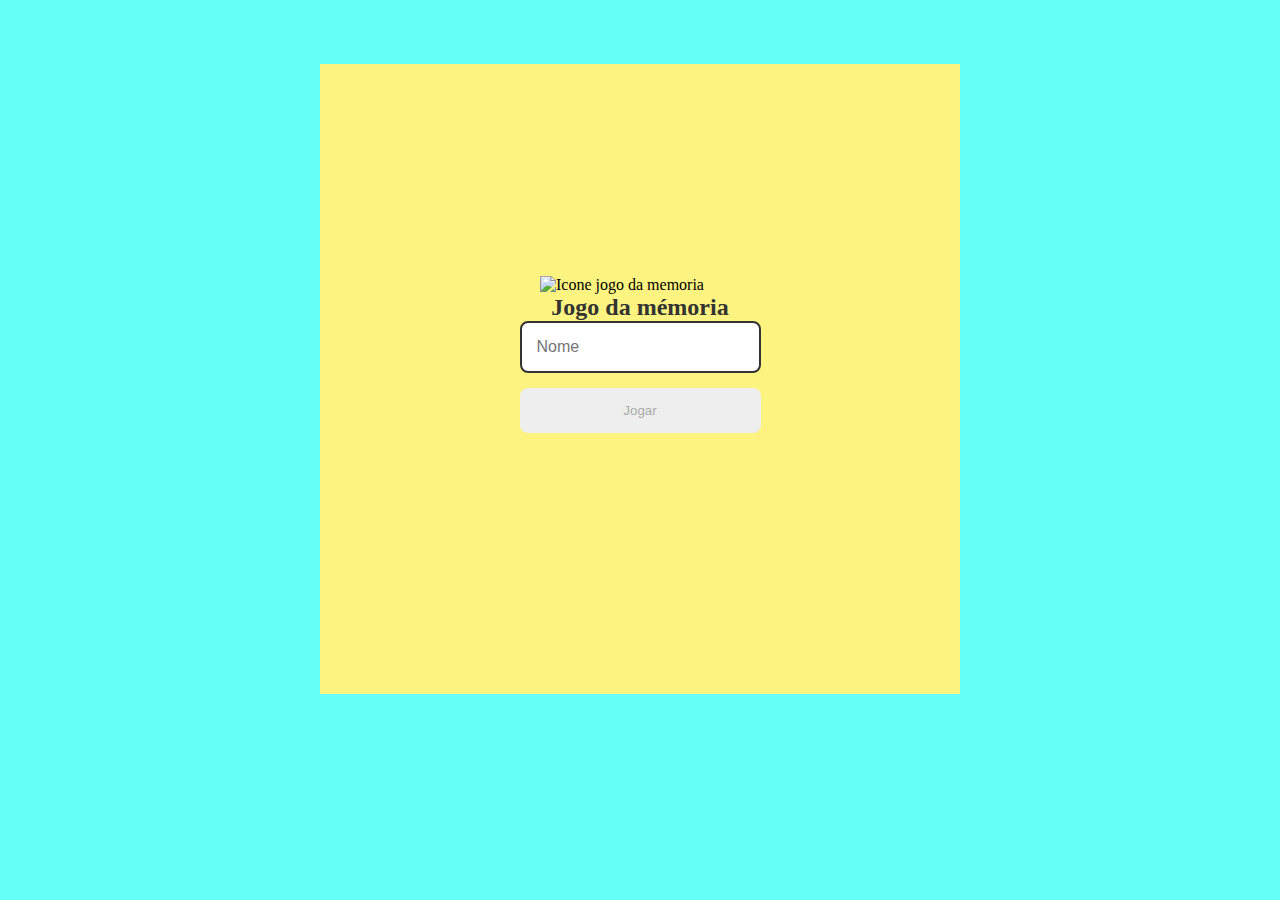
==== index.html @ 8d2cd9bf "first commit" ====
<!DOCTYPE html>
<html lang="en">
<head>
    <meta charset="UTF-8">
    <meta name="viewport" content="width=device-width, initial-scale=1.0">
    <title>Jogo da mémoria</title>
    <link rel="stylesheet" href="./style.css">

    <script defer src="./script.js"></script>
</head>
<body>

    <form class="login">

        <div class="login_header">
        <img src="https://cdn-icons-png.flaticon.com/512/2247/2247779.png" alt="Icone jogo da memoria">
        <h1>Jogo da mémoria</h1>
        
        <input type="text" placeholder="Nome" class="login_input">
        <button type="submit" class="login_button" disabled>Jogar</button>
        </div>

    </form>
    
</body>
</html>
---- style.css ----
*{
    margin: 0;
    padding: 0;
    box-sizing: border-box;
    list-style: none;
    border: none;
}

.login{
    margin-top: 5%;
    align-items: center;
    display: flex;
    flex-direction: column;
    height: 70vh;
    justify-content: center;
    background-color: rgb(252, 243, 128);
    width: 50%;
    margin-left: 25%;
}

.login_header{
    align-items: center;
    display: flex;
    flex-direction: column;
    justify-content: center;
    margin-bottom: 50px;
}

.login_header img{
    width: 200px;
}

.login_header h1{
    color: #333;
    font-size: 1.5em;
}

.login_input{
    border: 2px solid #333;
    border-radius: 8px;
    color: #333;
    font-size: 1em;
    margin-bottom: 15px;
    max-width: 300px;
    outline: none;
    padding: 15px;
    width: 100%;
}

.login_button{
    background-color: #000000;
    border-radius: 8px;
    color: #fff;
    cursor: pointer;
    font-size: len;
    max-width: 300px;
    padding: 15px;
    width: 100%;
}

.login_button:disabled{
    background-color: #eee;
    color: #aaa;
    cursor: auto;
}

body{
    background-color: #65fff7;
}
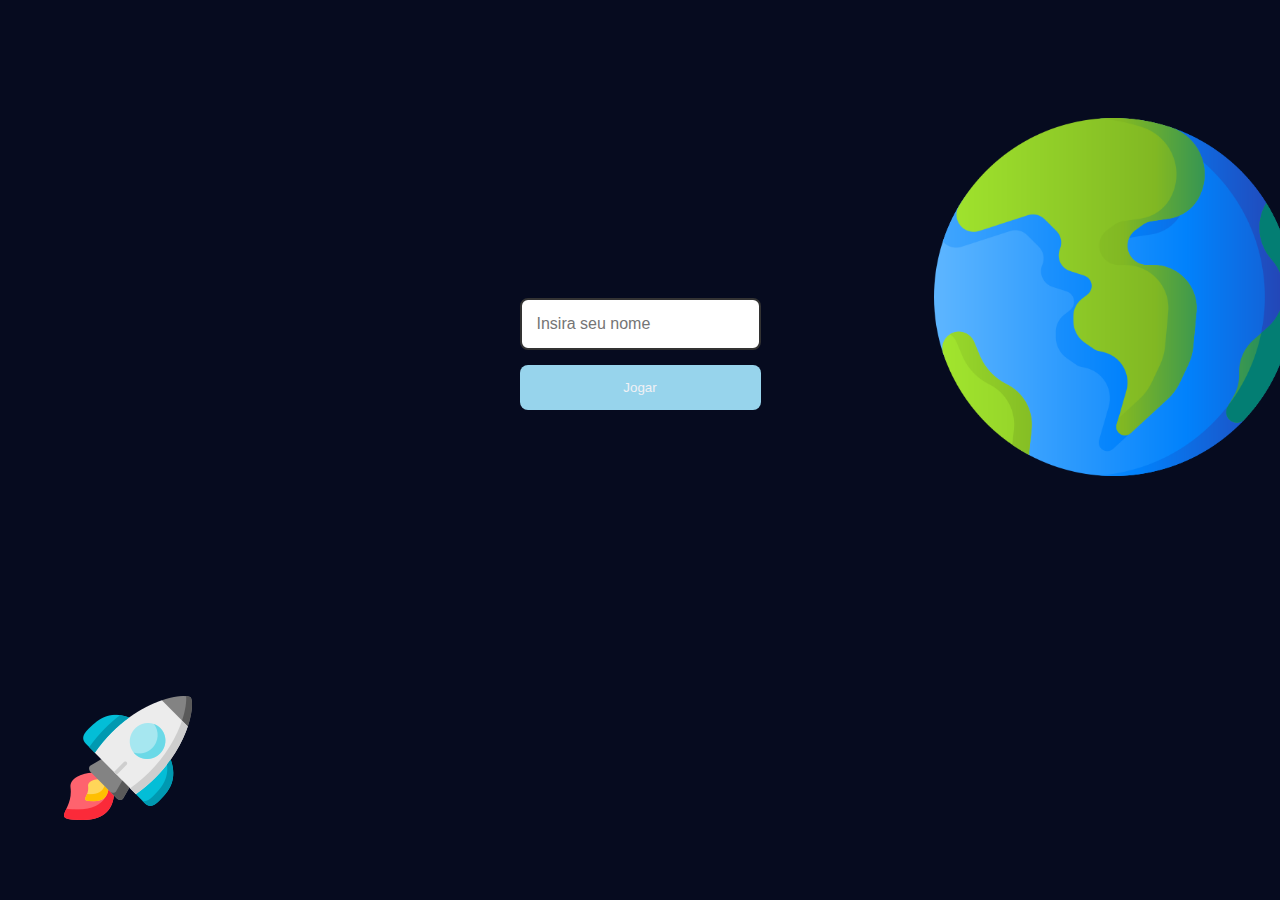
==== commit 405164dc: "Inserindo planeta e foguete" ====
--- a/index.html
+++ b/index.html
@@ -6,6 +6,8 @@
     <title>Jogo da mémoria</title>
     <link rel="stylesheet" href="./style.css">
 
+    <link rel="icon" href="./images/memory-game.png" type="image/png">
+
     <script defer src="./script.js"></script>
 </head>
 <body>
@@ -13,14 +15,16 @@
     <form class="login">
 
         <div class="login_header">
-        <img src="https://cdn-icons-png.flaticon.com/512/2247/2247779.png" alt="Icone jogo da memoria">
-        <h1>Jogo da mémoria</h1>
         
-        <input type="text" placeholder="Nome" class="login_input">
+        <input type="text" placeholder="Insira seu nome" class="login_input">
         <button type="submit" class="login_button" disabled>Jogar</button>
         </div>
 
     </form>
+
+    <img class="earth" src="./images/planet-earth.png">
+    <img class="rocket" src="./images/rocket.png">
+    
     
 </body>
 </html>--- a/style.css
+++ b/style.css
@@ -14,7 +14,7 @@
     flex-direction: column;
     height: 70vh;
     justify-content: center;
-    background-color: rgb(252, 243, 128);
+    background-color: #060b1f;
     width: 50%;
     margin-left: 25%;
 }
@@ -49,7 +49,7 @@
 }
 
 .login_button{
-    background-color: #000000;
+    background-color: #1d1b46;
     border-radius: 8px;
     color: #fff;
     cursor: pointer;
@@ -60,11 +60,24 @@
 }
 
 .login_button:disabled{
-    background-color: #eee;
-    color: #aaa;
+    background-color: #97d4ec;
+    color: #f1f1f5;
     cursor: auto;
 }
 
 body{
-    background-color: #65fff7;
+    background-color:#060b1f;
+    overflow: hidden;
+}
+
+.earth{
+    position: absolute;
+    width: 28%;
+    margin-top: -45%;
+    margin-left: 73%;
+}
+
+.rocket{
+    transform: rotate(60);
+    margin-left: 5%;
 }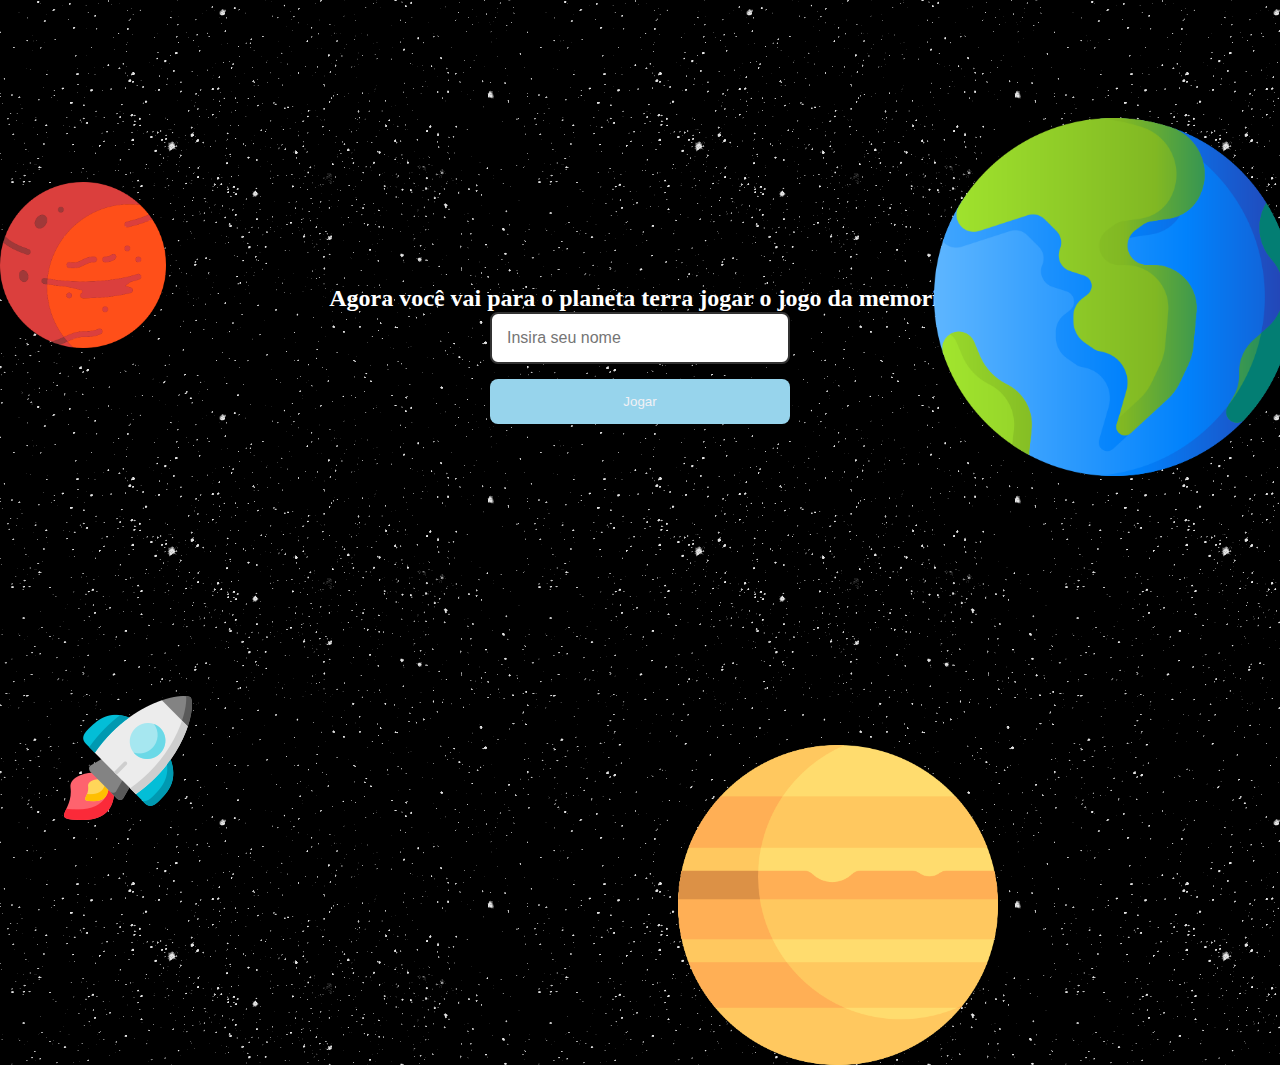
==== commit b672bb50: "Inserindo galaxia" ====
--- a/index.html
+++ b/index.html
@@ -11,11 +11,10 @@
     <script defer src="./script.js"></script>
 </head>
 <body>
-
     <form class="login">
 
         <div class="login_header">
-        
+        <h1>Agora você vai para o planeta terra jogar o jogo da memoria</h1>
         <input type="text" placeholder="Insira seu nome" class="login_input">
         <button type="submit" class="login_button" disabled>Jogar</button>
         </div>
@@ -24,6 +23,8 @@
 
     <img class="earth" src="./images/planet-earth.png">
     <img class="rocket" src="./images/rocket.png">
+    <img class="mars" src="./images/mars.png">
+    <img class="venus" src="./images/venus.png">
     
     
 </body>
--- a/style.css
+++ b/style.css
@@ -14,7 +14,6 @@
     flex-direction: column;
     height: 70vh;
     justify-content: center;
-    background-color: #060b1f;
     width: 50%;
     margin-left: 25%;
 }
@@ -32,7 +31,7 @@
 }
 
 .login_header h1{
-    color: #333;
+    color: #ffffff;
     font-size: 1.5em;
 }
 
@@ -66,7 +65,7 @@
 }
 
 body{
-    background-color:#060b1f;
+    background-image: url(./images/galaxia.gif);
     overflow: hidden;
 }
 
@@ -80,4 +79,23 @@
 .rocket{
     transform: rotate(60);
     margin-left: 5%;
+}
+
+.neptune{
+    position: absolute;
+    width: 10%;
+}
+
+.mars{
+    position: absolute;
+    width: 13%;
+    margin-top: -40%;
+    margin-left: -15%;
+}
+
+.venus{
+    position: absolute;
+    width: 25%;
+    margin-left: 38%;
+    margin-top: 4%;
 }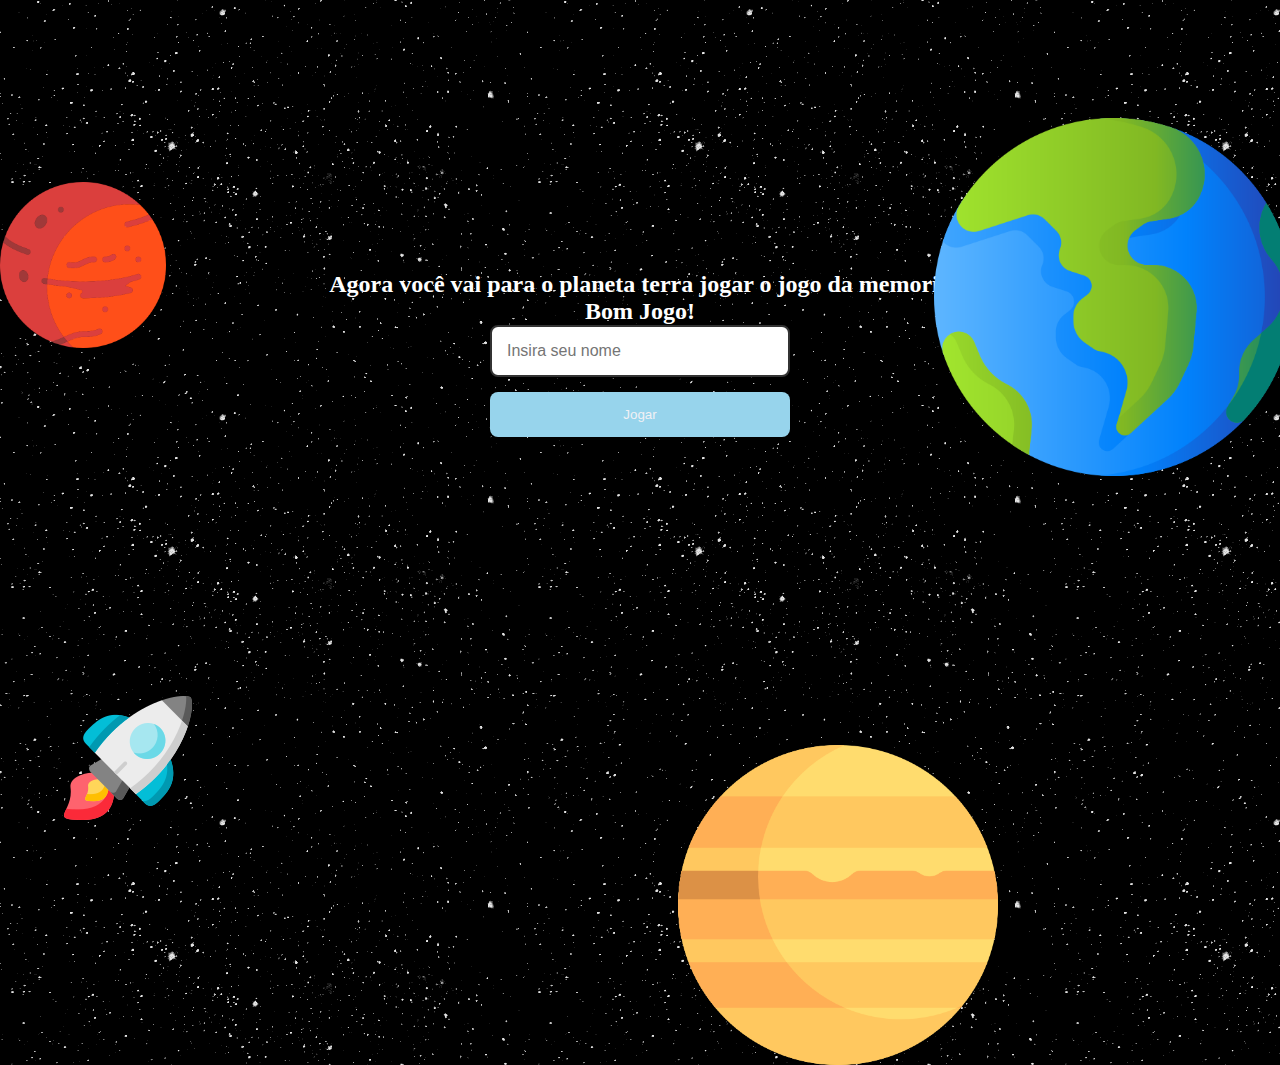
==== commit 4812bbbd: "Finalizando" ====
--- a/index.html
+++ b/index.html
@@ -15,6 +15,7 @@
 
         <div class="login_header">
         <h1>Agora você vai para o planeta terra jogar o jogo da memoria</h1>
+        <h2>Bom Jogo!</h2>
         <input type="text" placeholder="Insira seu nome" class="login_input">
         <button type="submit" class="login_button" disabled>Jogar</button>
         </div>
--- a/style.css
+++ b/style.css
@@ -31,6 +31,10 @@
 }
 
 .login_header h1{
+    color: #ffffff;
+    font-size: 1.5em;
+}
+.login_header h2{
     color: #ffffff;
     font-size: 1.5em;
 }
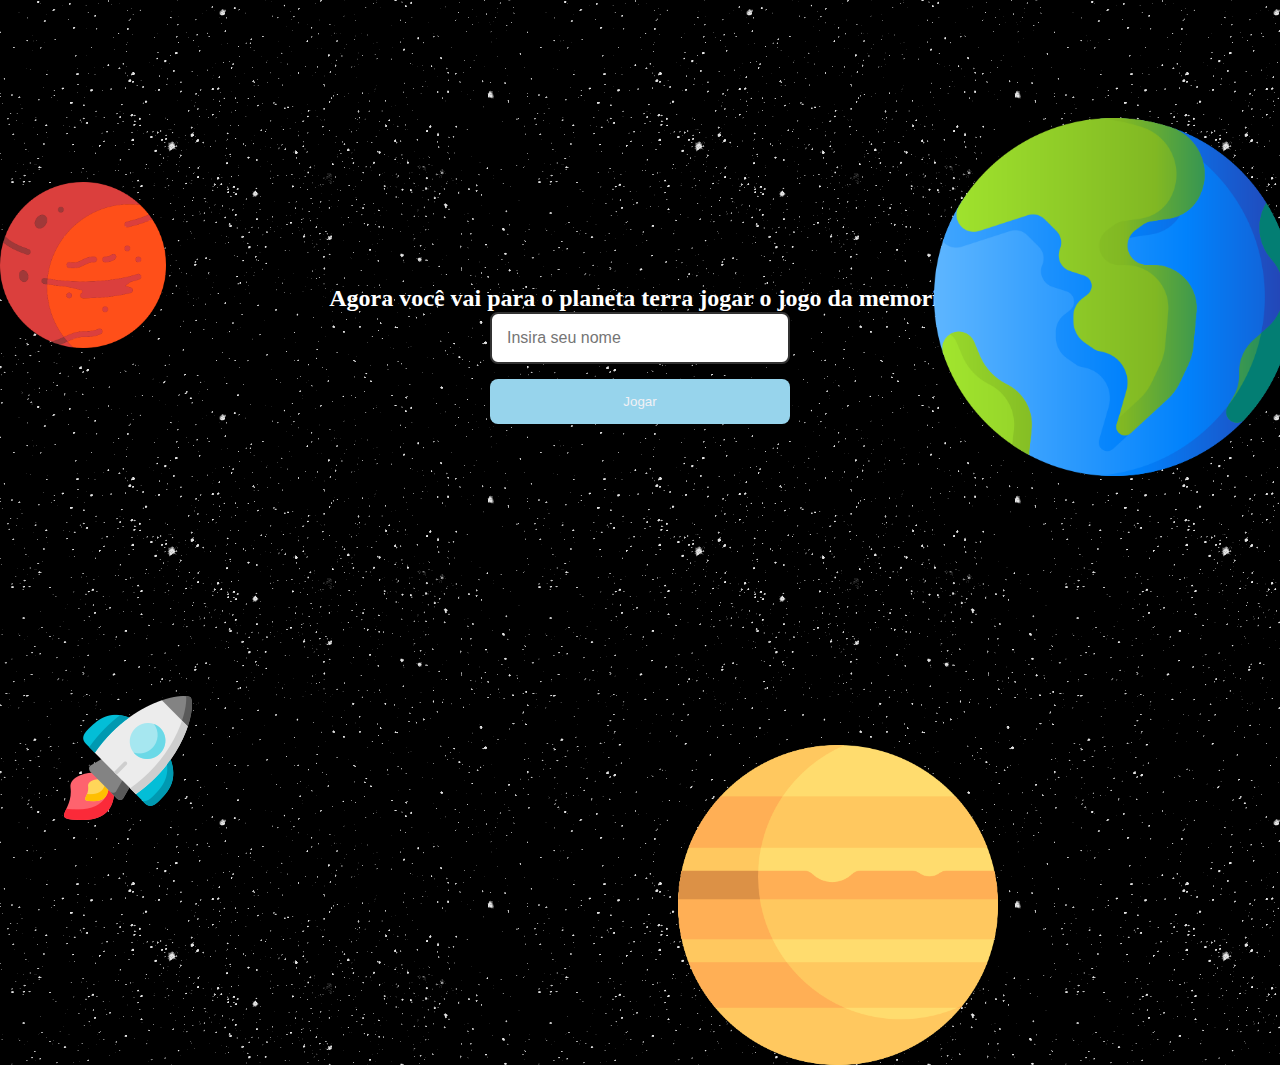
==== commit 400b1aee: "ajustes" ====
--- a/index.html
+++ b/index.html
@@ -3,7 +3,7 @@
 <head>
     <meta charset="UTF-8">
     <meta name="viewport" content="width=device-width, initial-scale=1.0">
-    <title>Jogo da mémoria</title>
+    <title>Jogo da memória</title>
     <link rel="stylesheet" href="./style.css">
 
     <link rel="icon" href="./images/memory-game.png" type="image/png">
@@ -15,7 +15,6 @@
 
         <div class="login_header">
         <h1>Agora você vai para o planeta terra jogar o jogo da memoria</h1>
-        <h2>Bom Jogo!</h2>
         <input type="text" placeholder="Insira seu nome" class="login_input">
         <button type="submit" class="login_button" disabled>Jogar</button>
         </div>
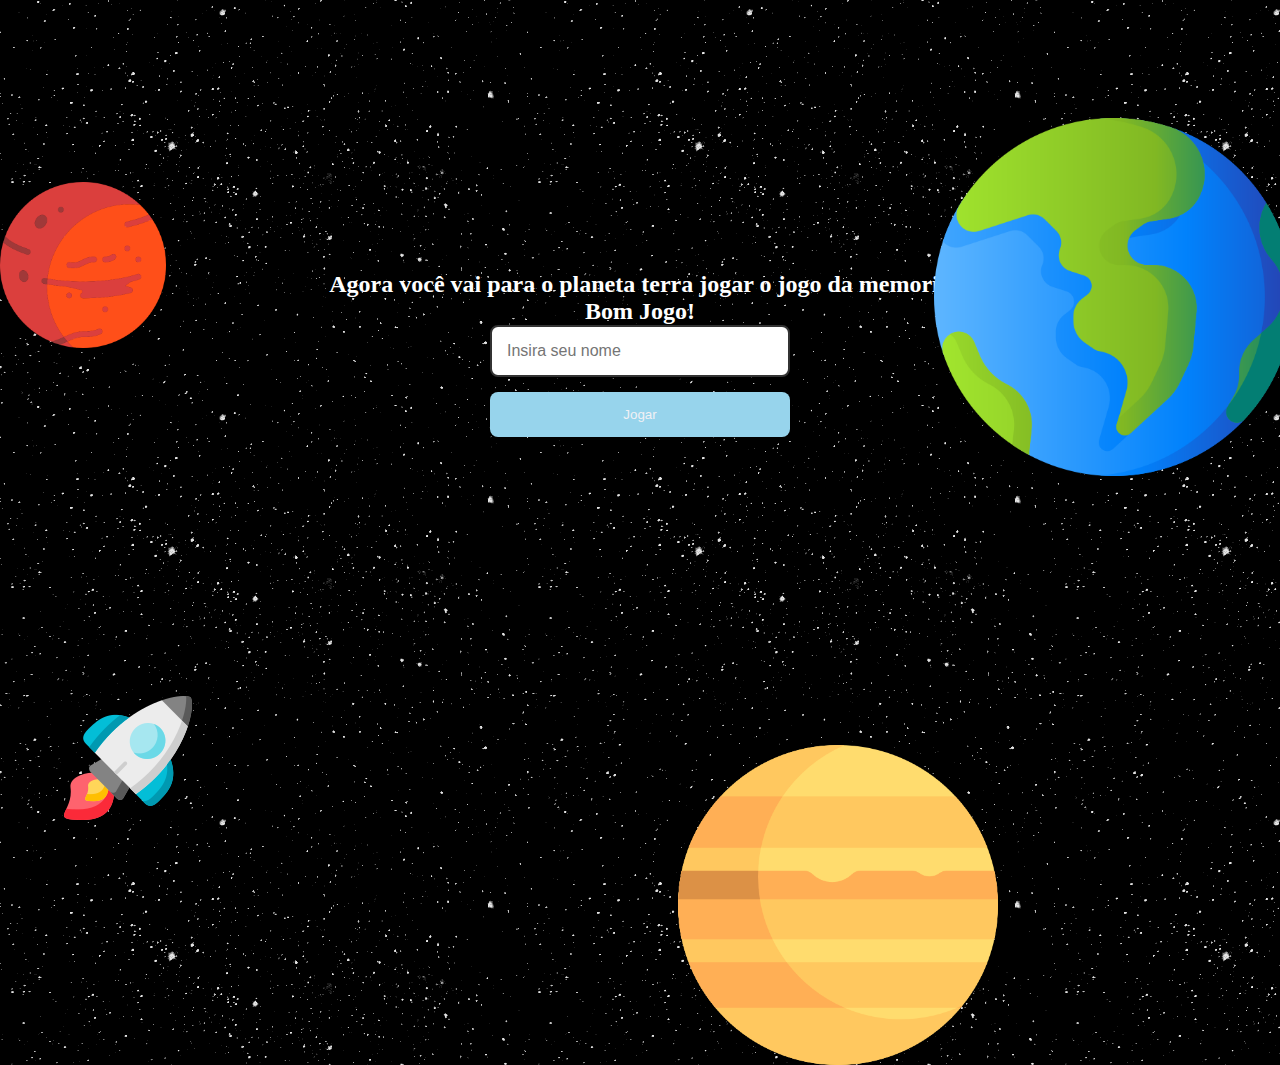
==== commit 7e34fcca: "Merge branch 'master' of https://github.com/Glenelly/Jogo-da-memoria" ====
--- a/index.html
+++ b/index.html
@@ -15,6 +15,7 @@
 
         <div class="login_header">
         <h1>Agora você vai para o planeta terra jogar o jogo da memoria</h1>
+        <h2>Bom Jogo!</h2>
         <input type="text" placeholder="Insira seu nome" class="login_input">
         <button type="submit" class="login_button" disabled>Jogar</button>
         </div>
